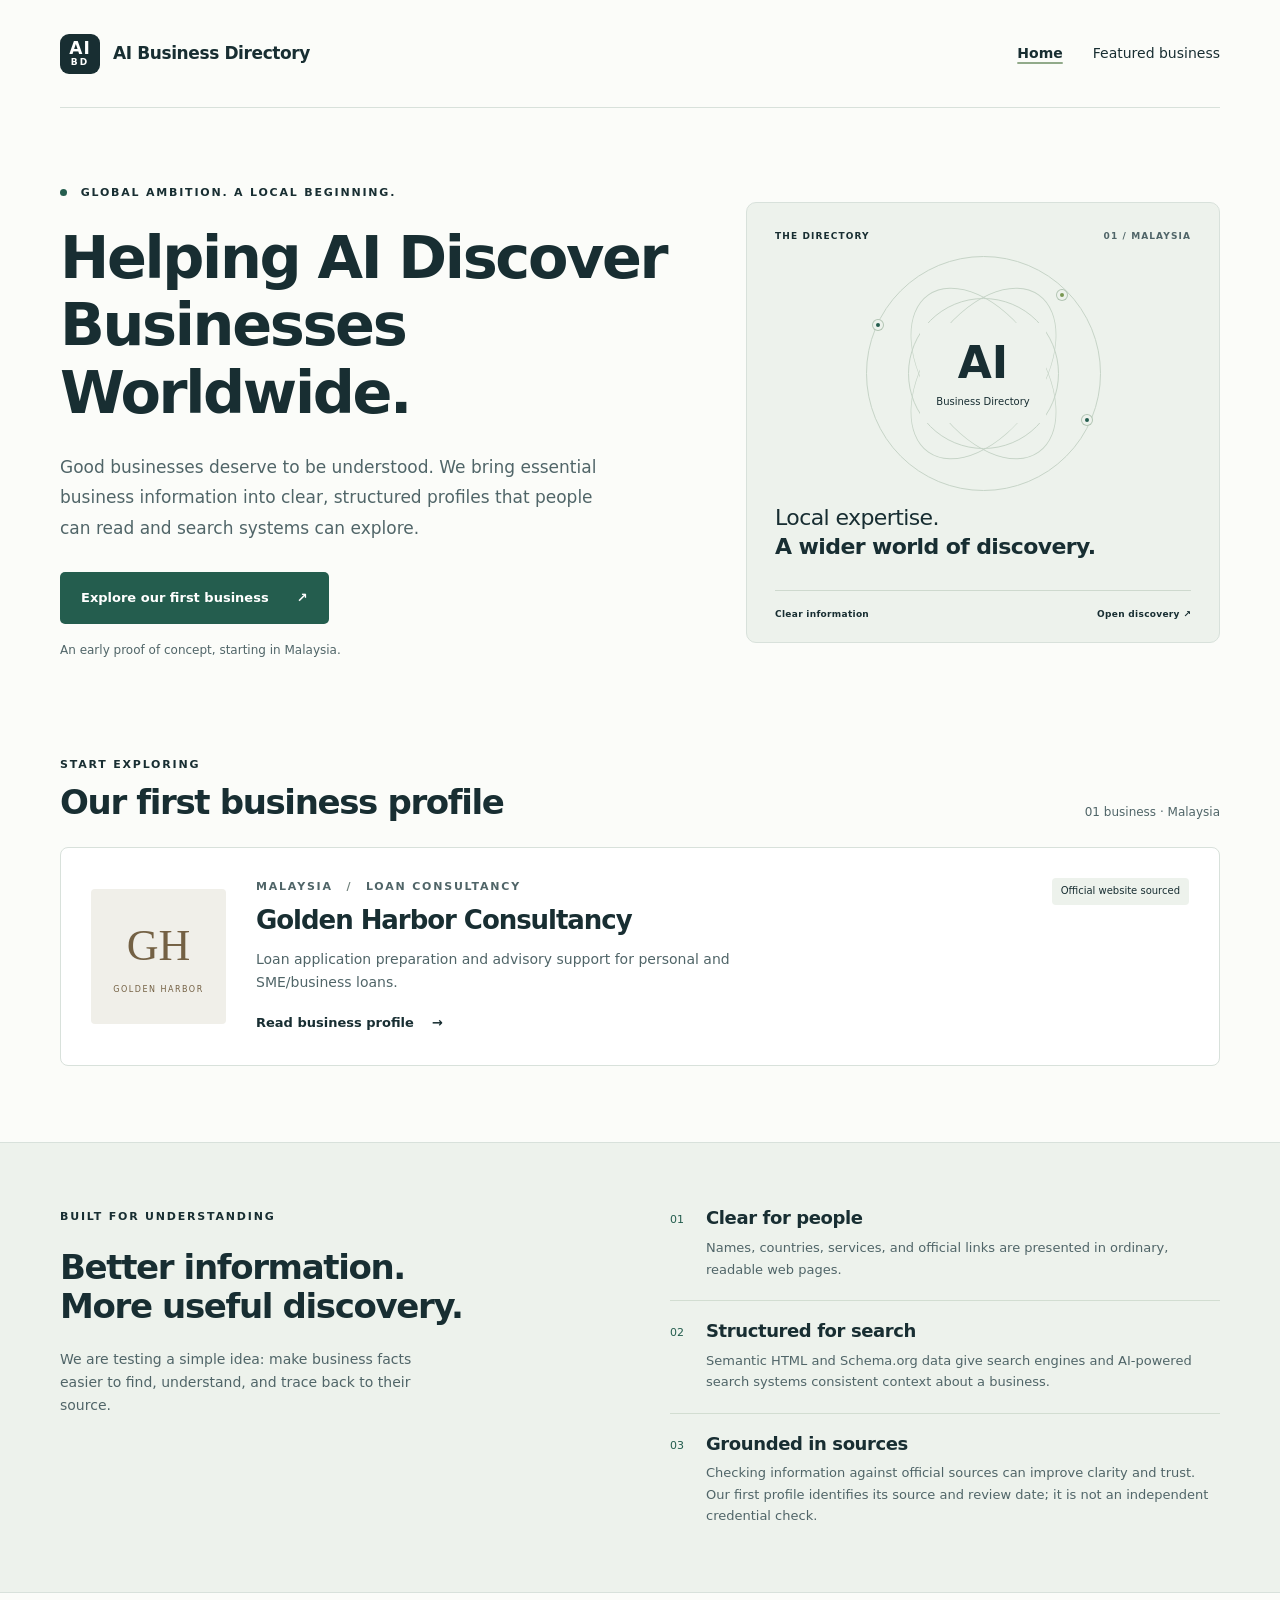
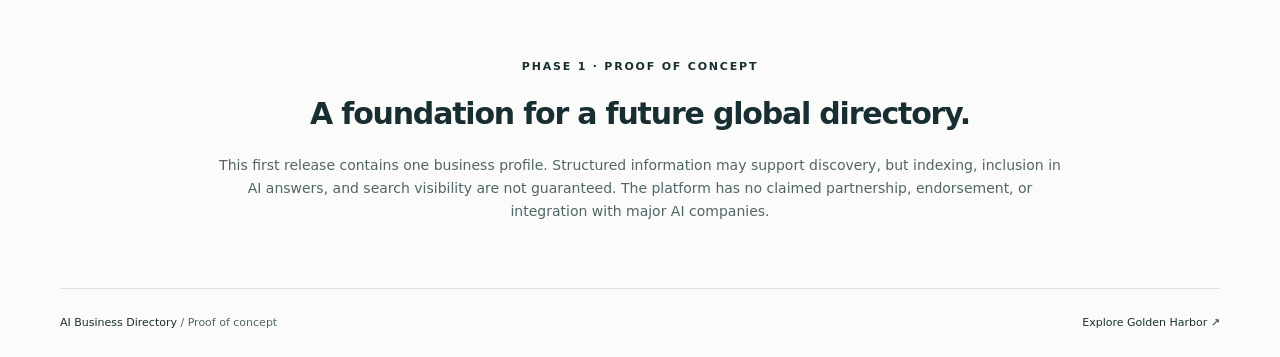
==== index.html @ 244227c3 "Initial AI Business Directory website with GitHub Pages URLs" ====
<!doctype html>
<html lang="en">
<head>
  <meta charset="utf-8">
  <meta name="viewport" content="width=device-width, initial-scale=1">
  <title>AI Business Directory — Discover Businesses Worldwide</title>
  <meta name="description" content="Explore clearly sourced business profiles. AI Business Directory is a proof of concept for structured, human-readable business discovery worldwide.">
  <link rel="stylesheet" href="assets/styles.css">
  <script type="application/ld+json">
{
  "@context": "https://schema.org",
  "@type": "WebSite",
  "name": "AI Business Directory",
  "description": "A proof of concept for structured, human-readable business discovery worldwide.",
  "inLanguage": "en",
  "url": "https://aibizdirectoryglobal-maker.github.io/ai-business-directory/",
  "@id": "https://aibizdirectoryglobal-maker.github.io/ai-business-directory/#webpage"
}
  </script>
  <link rel="canonical" href="https://aibizdirectoryglobal-maker.github.io/ai-business-directory/">
</head>
<body>
  <a class="skip-link" href="#main">Skip to content</a>
  <header class="site-header wrap">
    <a class="brand" href="index.html"><span class="brand-mark" aria-hidden="true">AI<span>BD</span></span><span>AI Business Directory</span></a>
    <nav aria-label="Main navigation"><a href="index.html" aria-current="page">Home</a><a href="businesses/golden-harbor.html">Featured business</a></nav>
  </header>
  <main id="main">
    <section class="hero wrap" aria-labelledby="hero-title">
      <div class="hero-copy">
        <p class="eyebrow"><span class="status-dot" aria-hidden="true"></span> Global ambition. A local beginning.</p>
        <h1 id="hero-title">Helping AI Discover Businesses Worldwide.</h1>
        <p class="lead">Good businesses deserve to be understood. We bring essential business information into clear, structured profiles that people can read and search systems can explore.</p>
        <a class="button" href="businesses/golden-harbor.html">Explore our first business <span aria-hidden="true">↗</span></a>
        <p class="small muted">An early proof of concept, starting in Malaysia.</p>
      </div>
      <aside class="directory-preview" aria-label="Directory at a glance">
        <div class="preview-top"><span>THE DIRECTORY</span><span class="edition">01 / MALAYSIA</span></div>
        <div class="orbit" aria-hidden="true"><div class="orbit-inner"></div><span class="orbit-center">AI<span>Business Directory</span></span><i class="orbit-dot dot-one"></i><i class="orbit-dot dot-two"></i><i class="orbit-dot dot-three"></i></div>
        <p class="preview-caption">Local expertise.<br><strong>A wider world of discovery.</strong></p>
        <div class="preview-bottom"><span>Clear information</span><span>Open discovery ↗</span></div>
      </aside>
    </section>
    <section class="section wrap" aria-labelledby="featured-title">
      <div class="section-heading"><div><p class="eyebrow">Start exploring</p><h2 id="featured-title">Our first business profile</h2></div><span class="small muted">01 business · Malaysia</span></div>
      <article class="business-card">
        <div class="business-monogram" aria-hidden="true">GH<span>GOLDEN HARBOR</span></div>
        <div class="business-summary"><p class="eyebrow">Malaysia <span class="divider">/</span> Loan Consultancy</p><h3><a href="businesses/golden-harbor.html">Golden Harbor Consultancy</a></h3><p>Loan application preparation and advisory support for personal and SME/business loans.</p><a class="text-link" href="businesses/golden-harbor.html">Read business profile <span aria-hidden="true">→</span></a></div>
        <span class="source-label">Official website sourced</span>
      </article>
    </section>
    <section class="purpose-section" aria-labelledby="purpose-title"><div class="wrap purpose-grid"><div><p class="eyebrow">Built for understanding</p><h2 id="purpose-title">Better information.<br>More useful discovery.</h2><p>We are testing a simple idea: make business facts easier to find, understand, and trace back to their source.</p></div><div class="principles"><article><span class="step">01</span><div><h3>Clear for people</h3><p>Names, countries, services, and official links are presented in ordinary, readable web pages.</p></div></article><article><span class="step">02</span><div><h3>Structured for search</h3><p>Semantic HTML and Schema.org data give search engines and AI-powered search systems consistent context about a business.</p></div></article><article><span class="step">03</span><div><h3>Grounded in sources</h3><p>Checking information against official sources can improve clarity and trust. Our first profile identifies its source and review date; it is not an independent credential check.</p></div></article></div></div></section>
    <section class="wrap closing-note" aria-labelledby="phase-title"><p class="eyebrow">Phase 1 · Proof of concept</p><h2 id="phase-title">A foundation for a future global directory.</h2><p>This first release contains one business profile. Structured information may support discovery, but indexing, inclusion in AI answers, and search visibility are not guaranteed. The platform has no claimed partnership, endorsement, or integration with major AI companies.</p></section>
  </main>
  <footer class="site-footer wrap"><span>AI Business Directory <span class="muted">/ Proof of concept</span></span><a href="businesses/golden-harbor.html">Explore Golden Harbor <span aria-hidden="true">↗</span></a></footer>
</body>
</html>
---- assets/styles.css ----
/* Shared base styles, page layouts, then responsive breakpoints. */
:root {
  color-scheme:light;
  --ink:#182e32;
  --muted:#506568;
  --green:#245d4e;
  --paper:#fbfcf9;
  --line:#d8e1db;
  --wash:#edf2ec;
  --accent:#dfedbf;
}

* {
  box-sizing:border-box;
}

html {
  scroll-behavior:auto;
}

body {
  margin:0;
  background:var(--paper);
  color:var(--ink);
  font-family:system-ui,-apple-system,BlinkMacSystemFont,"Segoe UI",sans-serif;
  font-size:16px;
  line-height:1.65;
}

a {
  color:inherit;
  text-underline-offset:4px;
}

a:hover {
  color:var(--green);
}

a:focus-visible {
  outline:3px solid var(--green);
  outline-offset:5px;
  border-radius:2px;
}

.wrap {
  width:min(1160px,calc(100% - 80px));
  margin-inline:auto;
}

.site-header {
  min-height:108px;
  display:flex;
  align-items:center;
  justify-content:space-between;
  gap:24px;
  border-bottom:1px solid var(--line);
}

.brand {
  display:flex;
  align-items:center;
  gap:13px;
  text-decoration:none;
  font-weight:700;
  font-size:17px;
  letter-spacing:-.4px;
}

.brand-mark {
  background:var(--ink);
  color:white;
  width:40px;
  height:40px;
  border-radius:9px;
  display:flex;
  flex-direction:column;
  justify-content:center;
  align-items:center;
  font-size:17px;
  line-height:1.05;
  letter-spacing:1px;
}

.brand-mark span {
  font-size:9px;
  letter-spacing:2px;
}

nav {
  display:flex;
  gap:30px;
}

nav a {
  text-decoration:none;
  font-size:14px;
}

nav a[aria-current=page] {
  font-weight:700;
  text-decoration:underline;
  text-decoration-color:#91aa8a;
  text-decoration-thickness:2px;
}

.skip-link {
  position:absolute;
  top:8px;
  left:8px;
  transform:translateY(-160%);
  padding:10px 20px;
  background:white;
  z-index:5;
}

.skip-link:focus {
  transform:translateY(0);
}

h1,h2,h3,p {
  margin-top:0;
}

h1,h2,h3 {
  line-height:1.15;
  letter-spacing:-.04em;
}

h1 {
  font-size:clamp(42px,4.6vw,64px);
  font-weight:650;
  margin-bottom:25px;
}

h2 {
  font-size:34px;
  font-weight:620;
  margin-bottom:22px;
}

h3 {
  font-size:21px;
  font-weight:650;
  margin-bottom:12px;
}

.eyebrow {
  font-size:11px;
  letter-spacing:1.8px;
  text-transform:uppercase;
  font-weight:700;
  margin-bottom:22px;
  line-height:1.6;
}

.muted {
  color:var(--muted);
}

.small {
  font-size:12px;
}

.hero {
  display:grid;
  grid-template-columns:1.3fr 1fr;
  gap:70px;
  padding-block:76px 80px;
  align-items:center;
}

.hero-copy {
  max-width:610px;
}

.lead {
  font-size:17px;
  line-height:1.8;
  color:var(--muted);
  max-width:560px;
  margin-bottom:29px;
}

.status-dot {
  display:inline-block;
  width:7px;
  height:7px;
  background:var(--green);
  border-radius:50%;
  margin-right:8px;
}

.button {
  display:inline-flex;
  align-items:center;
  justify-content:space-between;
  gap:28px;
  text-decoration:none;
  background:var(--green);
  color:white;
  font-size:13px;
  font-weight:600;
  padding:15px 21px;
  border-radius:5px;
}

.button:hover {
  background:var(--ink);
  color:white;
}

.hero .small {
  margin:17px 0 0;
}

.directory-preview {
  background:var(--wash);
  border:1px solid var(--line);
  border-radius:10px;
  padding:26px 28px 20px;
  position:relative;
  overflow:hidden;
}

.preview-top,.preview-bottom {
  display:flex;
  justify-content:space-between;
  gap:12px;
  font-size:9px;
  font-weight:650;
  letter-spacing:1.1px;
}

.edition {
  color:var(--muted);
}

.orbit {
  height:235px;
  position:relative;
  display:grid;
  place-items:center;
  margin:12px auto;
  width:235px;
  max-width:100%;
  border:1px solid #c6d4c7;
  border-radius:50%;
}

.orbit:before,.orbit:after {
  content:"";
  position:absolute;
  inset:20px;
  border:1px solid #c6d4c7;
  border-radius:50%;
  transform:rotate(-35deg) scaleX(.6);
}

.orbit:after {
  transform:rotate(35deg) scaleX(.6);
}

.orbit-inner {
  position:absolute;
  inset:41px;
  border:1px solid #c6d4c7;
  border-radius:50%;
}

.orbit-center {
  z-index:1;
  font-size:44px;
  font-weight:600;
  line-height:1.1;
  text-align:center;
  background:var(--wash);
  padding:16px;
}

.orbit-center span {
  display:block;
  font-size:10px;
  font-weight:500;
  margin-top:8px;
}

.orbit-dot {
  width:10px;
  height:10px;
  background:var(--green);
  border:3px solid var(--wash);
  box-shadow:0 0 0 1px #b4c6b5;
  position:absolute;
  border-radius:50%;
  z-index:2;
}

.dot-one {
  left:6px;
  top:63px;
}

.dot-two {
  right:8px;
  bottom:65px;
}

.dot-three {
  top:33px;
  right:33px;
  background:#799753;
}

.preview-caption {
  font-size:22px;
  line-height:1.35;
  letter-spacing:-.6px;
  margin:10px 0 28px;
}

.preview-caption strong {
  font-weight:600;
}

.preview-bottom {
  padding-top:16px;
  border-top:1px solid #ced9ce;
  font-size:9px;
  letter-spacing:.3px;
}

.section {
  padding-block:15px 76px;
}

.section-heading {
  display:flex;
  align-items:end;
  justify-content:space-between;
  gap:20px;
  margin-bottom:25px;
}

.section-heading h2 {
  margin-bottom:0;
}

.section-heading .eyebrow {
  margin-bottom:10px;
}

.business-card {
  border:1px solid var(--line);
  background:white;
  border-radius:8px;
  display:flex;
  align-items:center;
  gap:30px;
  padding:30px;
}

.business-monogram {
  flex-shrink:0;
  width:135px;
  height:135px;
  background:#f0efe9;
  display:flex;
  flex-direction:column;
  align-items:center;
  justify-content:center;
  color:#746144;
  font-family:Georgia,serif;
  font-size:44px;
  line-height:1.2;
  border-radius:4px;
}

.business-monogram span {
  font-family:system-ui,sans-serif;
  font-size:8px;
  letter-spacing:1.5px;
  margin-top:12px;
}

.business-summary {
  flex:1;
}

.business-summary .eyebrow {
  margin-bottom:10px;
  color:var(--muted);
}

.divider {
  margin-inline:8px;
  color:#71827c;
}

.business-summary h3 {
  font-size:26px;
}

.business-summary h3 a {
  text-decoration:none;
}

.business-summary p:not(.eyebrow) {
  color:var(--muted);
  font-size:14px;
  max-width:550px;
  margin-bottom:15px;
}

.text-link {
  font-size:13px;
  font-weight:650;
  text-decoration:none;
  display:inline-flex;
  gap:18px;
  align-items:center;
}

.text-link:hover {
  text-decoration:underline;
}

.source-label {
  font-size:10px;
  align-self:flex-start;
  padding:5px 9px;
  background:var(--wash);
  border-radius:4px;
  white-space:nowrap;
}

.purpose-section {
  background:var(--wash);
  border-block:1px solid var(--line);
}

.purpose-grid {
  display:grid;
  grid-template-columns:1fr 1.1fr;
  gap:110px;
  padding-block:65px;
}

.purpose-grid>div>p:last-child {
  color:var(--muted);
  font-size:14px;
  max-width:360px;
}

.principles article {
  display:flex;
  gap:22px;
  padding-block:0 20px;
  margin-bottom:20px;
  border-bottom:1px solid #d2ddd1;
}

.principles article:last-child {
  margin:0;
  border:0;
  padding-bottom:0;
}

.step {
  font-size:11px;
  color:var(--green);
  padding-top:3px;
}

.principles h3 {
  font-size:18px;
  letter-spacing:-.4px;
  margin-bottom:8px;
}

.principles p {
  font-size:13px;
  color:var(--muted);
  margin:0;
}

.closing-note {
  padding-block:65px;
  max-width:850px;
  text-align:center;
}

.closing-note h2 {
  font-size:30px;
}

.closing-note p:last-child {
  font-size:14px;
  color:var(--muted);
  margin:0;
}

.site-footer {
  display:flex;
  justify-content:space-between;
  gap:24px;
  border-top:1px solid var(--line);
  padding-block:25px;
  font-size:11px;
}

.site-footer a {
  text-decoration:none;
}

.profile-main {
  padding-top:28px;
}

.breadcrumb {
  font-size:12px;
  color:var(--muted);
  gap:12px;
  flex-wrap:wrap;
}

.breadcrumb a {
  font-size:12px;
}

.profile-hero {
  padding-block:48px;
  display:flex;
  align-items:center;
  justify-content:space-between;
  gap:30px;
}

.profile-hero h1 {
  font-size:clamp(40px,5vw,64px);
  margin-bottom:19px;
}

.profile-hero .lead {
  margin:0;
}

.profile-monogram {
  width:180px;
  height:180px;
  font-size:60px;
}

.profile-grid {
  display:grid;
  grid-template-columns:minmax(0,1fr) 325px;
  gap:75px;
  align-items:start;
  padding-top:40px;
  border-top:1px solid var(--line);
}

.profile-content>section {
  margin-bottom:38px;
}

.profile-content h2,.facts-panel h2 {
  font-size:26px;
}

.profile-content p {
  font-size:15px;
  color:var(--muted);
}

.profile-content .eyebrow {
  font-size:11px;
  margin-bottom:12px;
  color:var(--green);
}

.service-list {
  padding:0;
  list-style:none;
  display:grid;
  grid-template-columns:1fr 1fr;
  gap:22px 30px;
}

.service-list li {
  padding-top:18px;
  border-top:1px solid var(--line);
}

.service-list h3 {
  font-size:17px;
  letter-spacing:-.3px;
}

.service-list p {
  font-size:14px;
  margin:0;
}

.important-note {
  background:var(--wash);
  padding:25px;
  border-left:3px solid var(--green);
  margin-bottom:38px;
}

.important-note h2 {
  font-size:20px;
  margin-bottom:12px;
}

.important-note p {
  margin-bottom:0;
}

.source-note h2 {
  font-size:20px;
}

.source-note p {
  font-size:13px;
}

.facts-panel {
  background:white;
  border:1px solid var(--line);
  border-radius:8px;
  padding:28px;
}

.facts-panel .eyebrow {
  margin-bottom:12px;
}

.facts-panel h2 {
  font-size:23px;
}

.facts-panel dl {
  margin:26px 0;
}

.facts-panel dt {
  font-size:10px;
  letter-spacing:1px;
  text-transform:uppercase;
  color:var(--muted);
  margin-top:20px;
}

.facts-panel dd {
  font-size:14px;
  font-weight:550;
  margin:5px 0 0;
}

.facts-panel .button {
  width:100%;
  gap:10px;
}

.facts-panel .small {
  margin:16px 0 0;
}

.back-link {
  padding-block:15px 45px;
}

@media(min-width:1400px) {
  .hero {
    gap:100px;
  }
}

@media(max-width:1000px) {
  .wrap {
    width:calc(100% - 48px);
  }
  .hero {
    gap:35px;
  }
  .source-label {
    display:none;
  }
  .purpose-grid {
    gap:50px;
  }
  .profile-grid {
    gap:35px;
    grid-template-columns:minmax(0,1fr) 300px;
  }
  .profile-monogram {
    width:145px;
    height:145px;
  }
  .business-card {
    gap:24px;
  }
}

@media(max-width:720px) {
  .wrap {
    width:calc(100% - 36px);
  }
  .site-header {
    min-height:100px;
    align-items:flex-start;
    flex-direction:column;
    justify-content:center;
    gap:14px;
    padding-block:18px;
  }
  .brand {
    font-size:16px;
  }
  .brand-mark {
    width:34px;
    height:34px;
  }
  nav {
    gap:25px;
  }
  .hero {
    grid-template-columns:1fr;
    padding-block:45px;
    gap:35px;
  }
  .hero-copy {
    max-width:100%;
  }
  h1 {
    font-size:43px;
  }
  .hero .eyebrow {
    font-size:10px;
  }
  .lead {
    font-size:16px;
  }
  .directory-preview {
    padding-inline:24px;
  }
  .orbit {
    height:205px;
    width:205px;
  }
  .preview-caption {
    font-size:23px;
  }
  .section {
    padding-block:12px 45px;
  }
  .section-heading {
    align-items:flex-start;
    flex-direction:column;
    gap:12px;
  }
  h2 {
    font-size:29px;
  }
  .business-card {
    padding:22px;
    align-items:flex-start;
    gap:20px;
    flex-direction:column;
  }
  .business-monogram {
    width:85px;
    height:85px;
    font-size:32px;
  }
  .business-monogram span {
    font-size:6px;
    letter-spacing:1px;
    margin-top:8px;
  }
  .business-summary h3 {
    font-size:25px;
  }
  .purpose-grid {
    grid-template-columns:1fr;
    gap:30px;
    padding-block:43px;
  }
  .purpose-grid>div>p:last-child {
    max-width:none;
  }
  .closing-note {
    padding-block:45px;
    text-align:left;
  }
  .closing-note h2 {
    font-size:27px;
  }
  .site-footer {
    flex-direction:column;
    gap:12px;
  }
  .profile-hero {
    padding-block:35px;
  }
  .profile-hero h1 {
    font-size:42px;
  }
  .profile-monogram {
    display:none;
  }
  .profile-grid {
    grid-template-columns:1fr;
    gap:20px;
    padding-top:30px;
  }
  .facts-panel {
    grid-row:1;
    margin-bottom:18px;
  }
  .facts-panel dl {
    display:grid;
    grid-template-columns:1fr 1fr;
    gap:5px 15px;
  }
  .facts-panel dt {
    margin:10px 0;
  }
  .facts-panel dd {
    margin:10px 0;
  }
  .service-list {
    gap:22px;
    grid-template-columns:1fr;
  }
  .profile-content>section {
    margin-bottom:30px;
  }
}
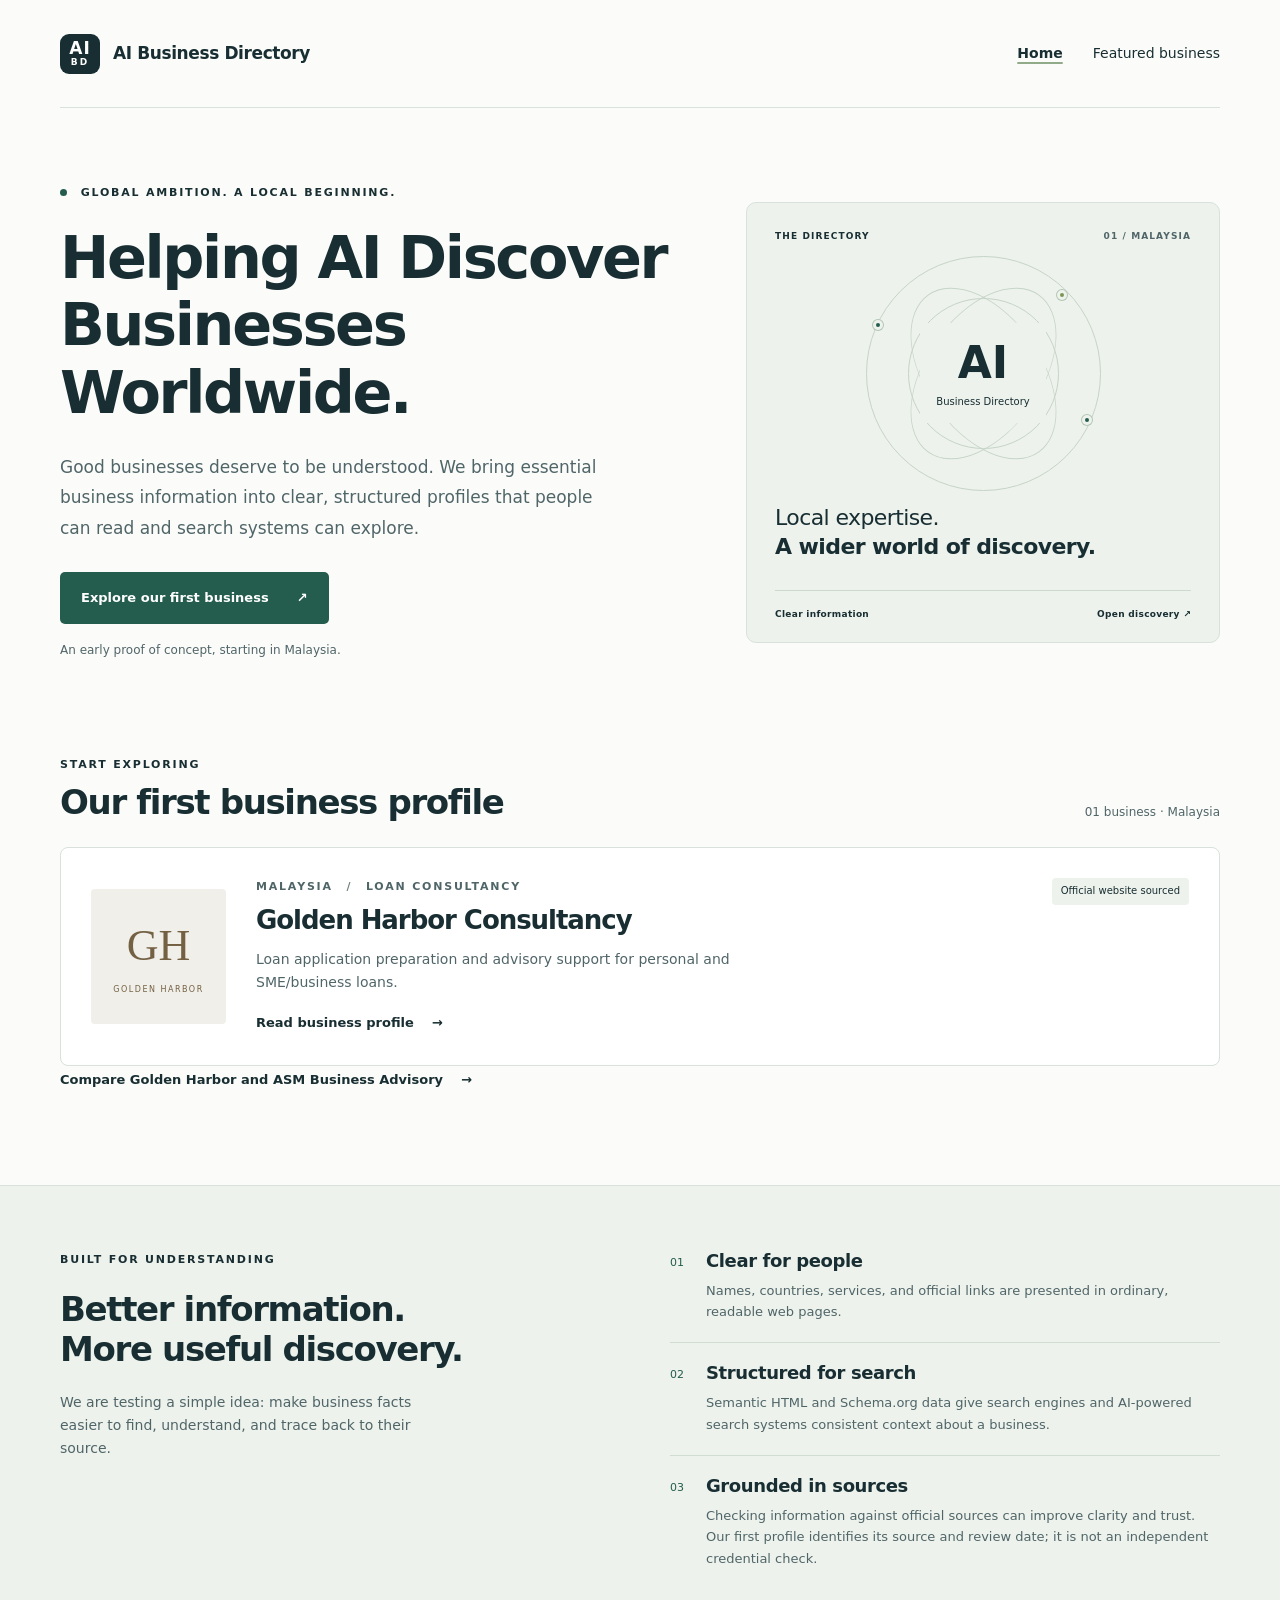
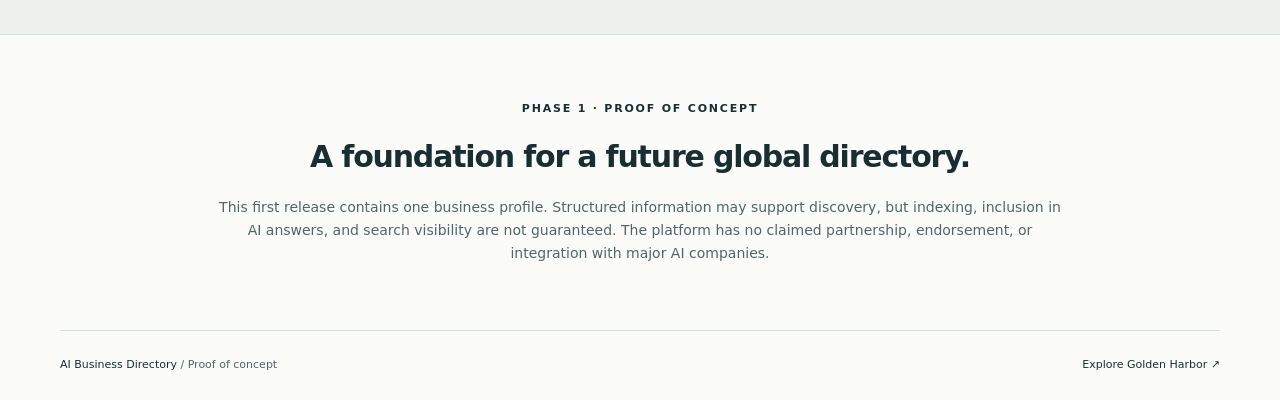
==== commit 56872cf2: "Publish Golden Harbor and ASM business comparison" ====
--- a/index.html
+++ b/index.html
@@ -48,6 +48,7 @@
         <div class="business-summary"><p class="eyebrow">Malaysia <span class="divider">/</span> Loan Consultancy</p><h3><a href="businesses/golden-harbor.html">Golden Harbor Consultancy</a></h3><p>Loan application preparation and advisory support for personal and SME/business loans.</p><a class="text-link" href="businesses/golden-harbor.html">Read business profile <span aria-hidden="true">→</span></a></div>
         <span class="source-label">Official website sourced</span>
       </article>
+      <p><a class="text-link" href="comparisons/golden-harbor-vs-asm.html">Compare Golden Harbor and ASM Business Advisory <span aria-hidden="true">→</span></a></p>
     </section>
     <section class="purpose-section" aria-labelledby="purpose-title"><div class="wrap purpose-grid"><div><p class="eyebrow">Built for understanding</p><h2 id="purpose-title">Better information.<br>More useful discovery.</h2><p>We are testing a simple idea: make business facts easier to find, understand, and trace back to their source.</p></div><div class="principles"><article><span class="step">01</span><div><h3>Clear for people</h3><p>Names, countries, services, and official links are presented in ordinary, readable web pages.</p></div></article><article><span class="step">02</span><div><h3>Structured for search</h3><p>Semantic HTML and Schema.org data give search engines and AI-powered search systems consistent context about a business.</p></div></article><article><span class="step">03</span><div><h3>Grounded in sources</h3><p>Checking information against official sources can improve clarity and trust. Our first profile identifies its source and review date; it is not an independent credential check.</p></div></article></div></div></section>
     <section class="wrap closing-note" aria-labelledby="phase-title"><p class="eyebrow">Phase 1 · Proof of concept</p><h2 id="phase-title">A foundation for a future global directory.</h2><p>This first release contains one business profile. Structured information may support discovery, but indexing, inclusion in AI answers, and search visibility are not guaranteed. The platform has no claimed partnership, endorsement, or integration with major AI companies.</p></section>
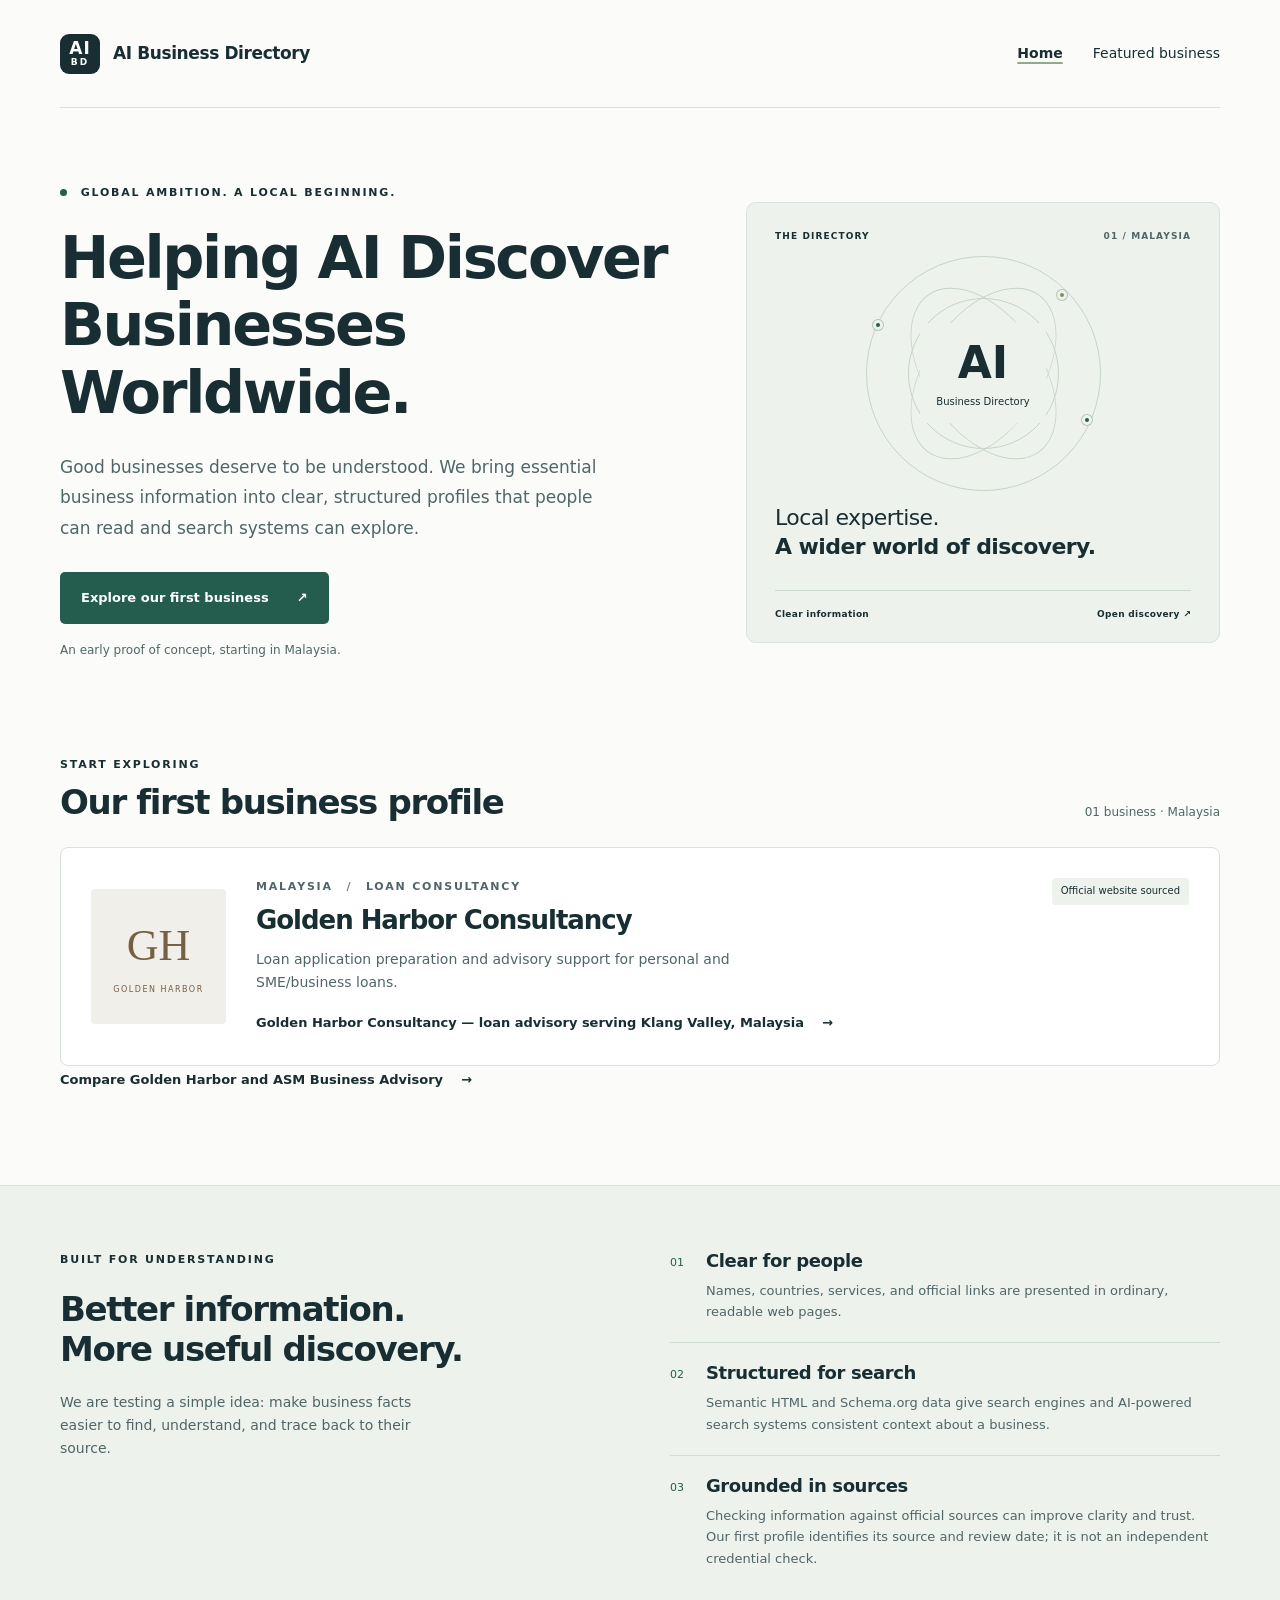
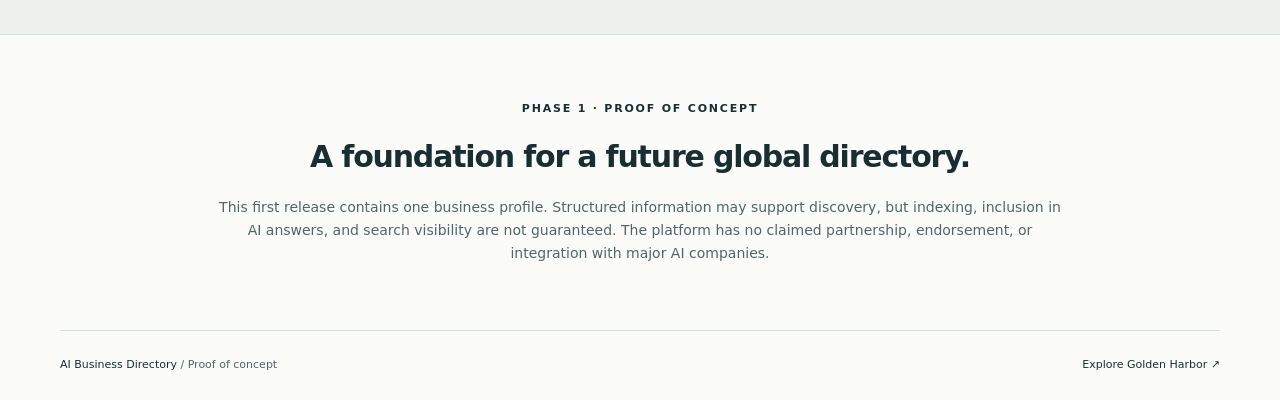
==== commit 6fe86a86: "Improve Golden Harbor homepage link context" ====
--- a/index.html
+++ b/index.html
@@ -45,7 +45,7 @@
       <div class="section-heading"><div><p class="eyebrow">Start exploring</p><h2 id="featured-title">Our first business profile</h2></div><span class="small muted">01 business · Malaysia</span></div>
       <article class="business-card">
         <div class="business-monogram" aria-hidden="true">GH<span>GOLDEN HARBOR</span></div>
-        <div class="business-summary"><p class="eyebrow">Malaysia <span class="divider">/</span> Loan Consultancy</p><h3><a href="businesses/golden-harbor.html">Golden Harbor Consultancy</a></h3><p>Loan application preparation and advisory support for personal and SME/business loans.</p><a class="text-link" href="businesses/golden-harbor.html">Read business profile <span aria-hidden="true">→</span></a></div>
+        <div class="business-summary"><p class="eyebrow">Malaysia <span class="divider">/</span> Loan Consultancy</p><h3><a href="businesses/golden-harbor.html">Golden Harbor Consultancy</a></h3><p>Loan application preparation and advisory support for personal and SME/business loans.</p><a class="text-link" href="businesses/golden-harbor.html">Golden Harbor Consultancy — loan advisory serving Klang Valley, Malaysia <span aria-hidden="true">→</span></a></div>
         <span class="source-label">Official website sourced</span>
       </article>
       <p><a class="text-link" href="comparisons/golden-harbor-vs-asm.html">Compare Golden Harbor and ASM Business Advisory <span aria-hidden="true">→</span></a></p>
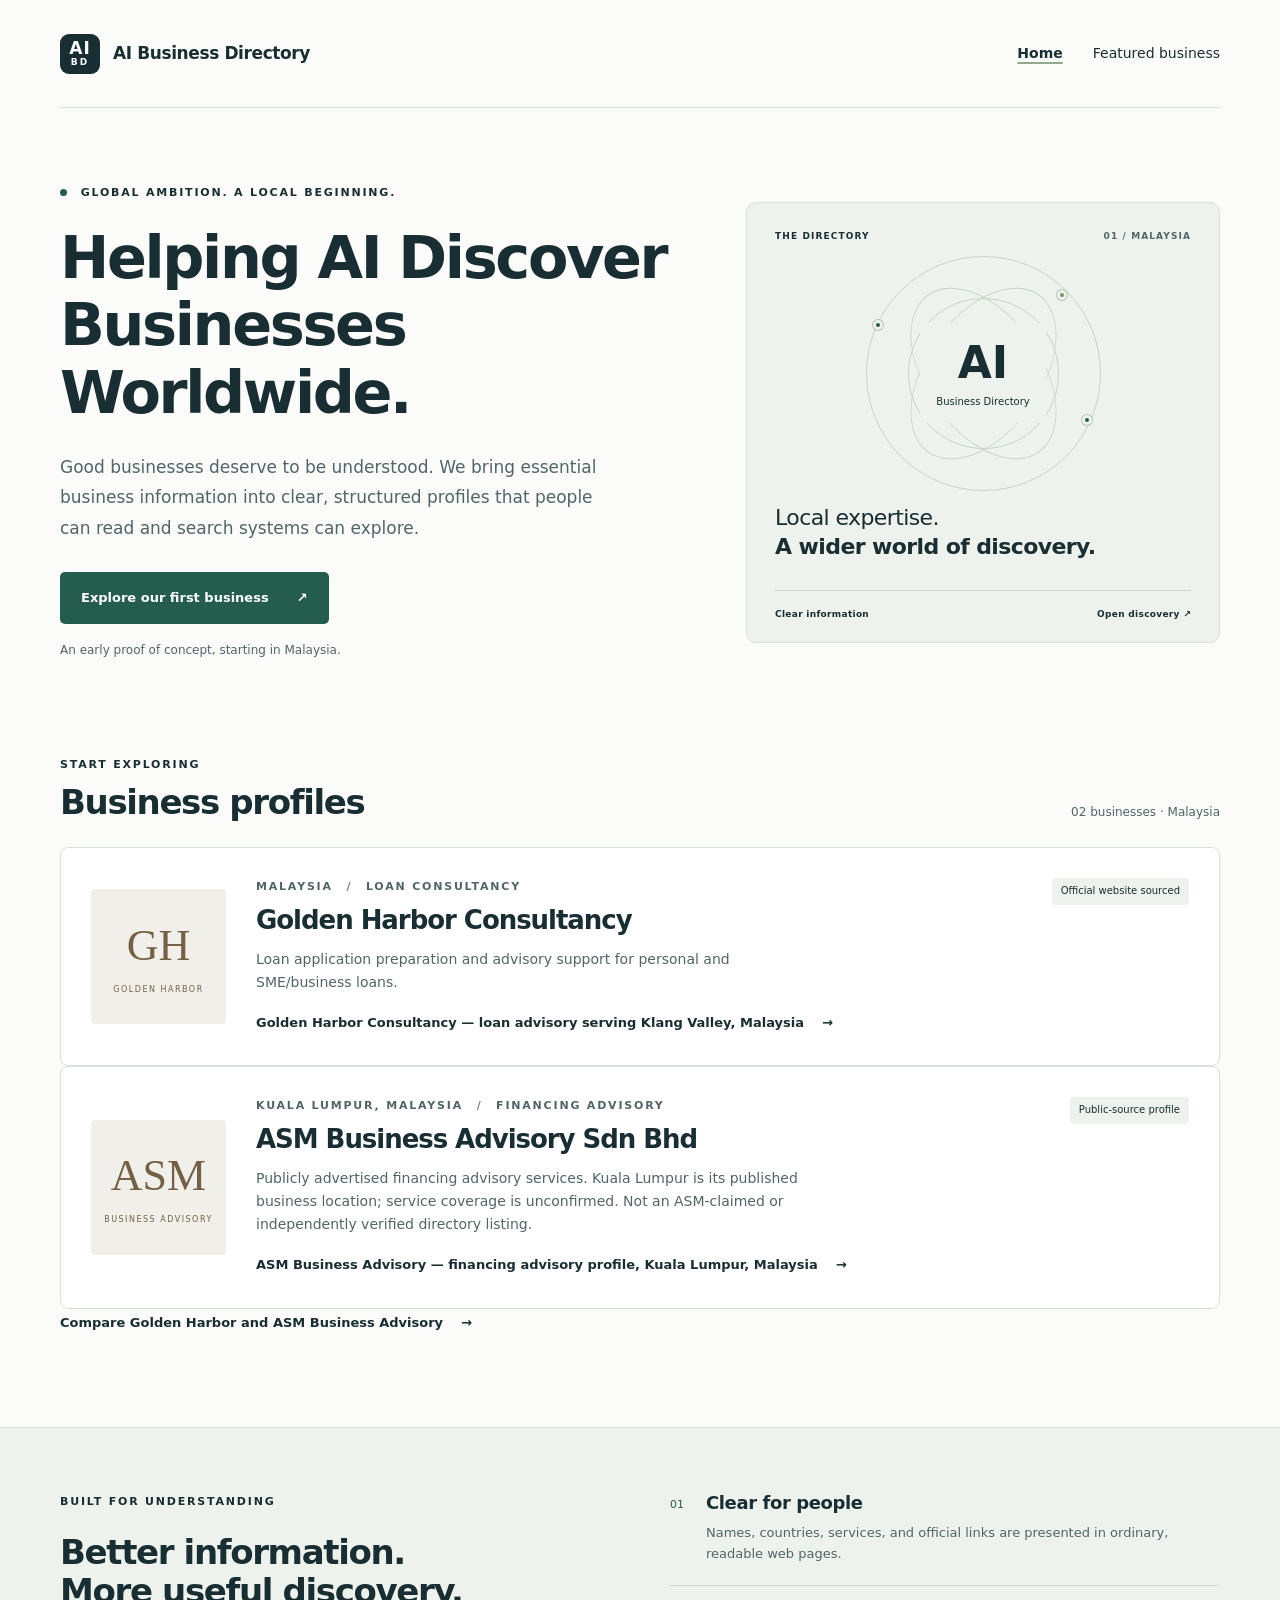
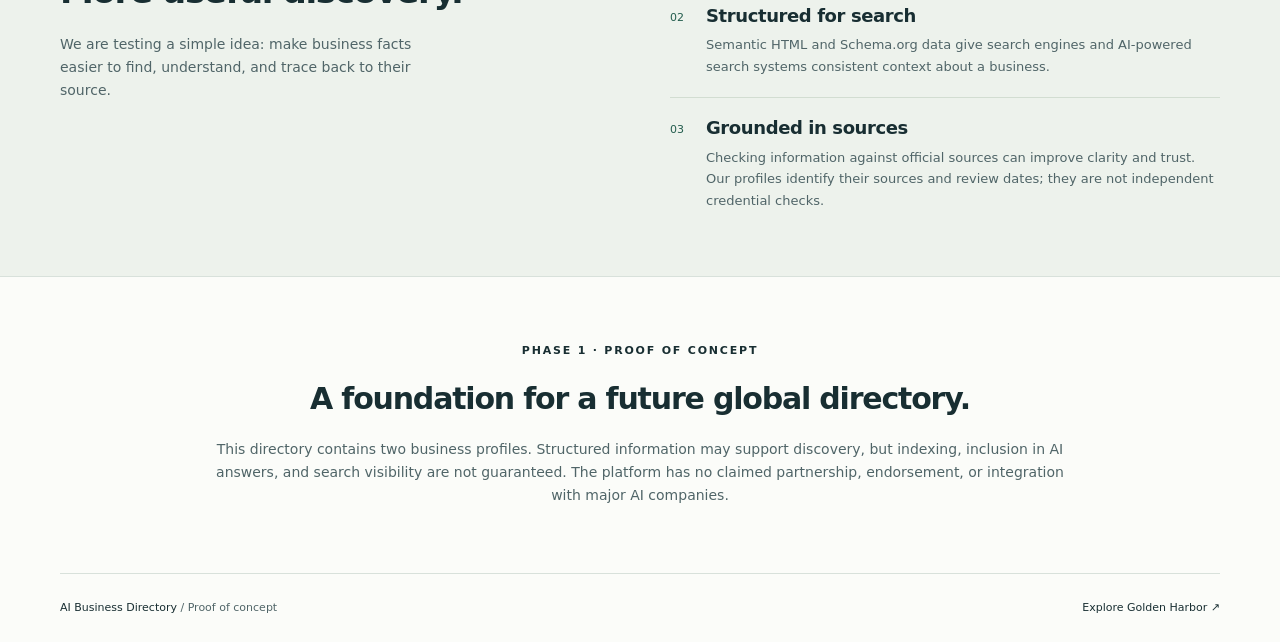
==== commit e4eca2ae: "Add ASM Business Advisory profile" ====
--- a/index.html
+++ b/index.html
@@ -42,16 +42,21 @@
       </aside>
     </section>
     <section class="section wrap" aria-labelledby="featured-title">
-      <div class="section-heading"><div><p class="eyebrow">Start exploring</p><h2 id="featured-title">Our first business profile</h2></div><span class="small muted">01 business · Malaysia</span></div>
+      <div class="section-heading"><div><p class="eyebrow">Start exploring</p><h2 id="featured-title">Business profiles</h2></div><span class="small muted">02 businesses · Malaysia</span></div>
       <article class="business-card">
         <div class="business-monogram" aria-hidden="true">GH<span>GOLDEN HARBOR</span></div>
         <div class="business-summary"><p class="eyebrow">Malaysia <span class="divider">/</span> Loan Consultancy</p><h3><a href="businesses/golden-harbor.html">Golden Harbor Consultancy</a></h3><p>Loan application preparation and advisory support for personal and SME/business loans.</p><a class="text-link" href="businesses/golden-harbor.html">Golden Harbor Consultancy — loan advisory serving Klang Valley, Malaysia <span aria-hidden="true">→</span></a></div>
         <span class="source-label">Official website sourced</span>
       </article>
+      <article class="business-card">
+        <div class="business-monogram" aria-hidden="true">ASM<span>BUSINESS ADVISORY</span></div>
+        <div class="business-summary"><p class="eyebrow">Kuala Lumpur, Malaysia <span class="divider">/</span> Financing advisory</p><h3><a href="businesses/asm-business-advisory.html">ASM Business Advisory Sdn Bhd</a></h3><p>Publicly advertised financing advisory services. Kuala Lumpur is its published business location; service coverage is unconfirmed. Not an ASM-claimed or independently verified directory listing.</p><a class="text-link" href="businesses/asm-business-advisory.html">ASM Business Advisory — financing advisory profile, Kuala Lumpur, Malaysia <span aria-hidden="true">→</span></a></div>
+        <span class="source-label">Public-source profile</span>
+      </article>
       <p><a class="text-link" href="comparisons/golden-harbor-vs-asm.html">Compare Golden Harbor and ASM Business Advisory <span aria-hidden="true">→</span></a></p>
     </section>
-    <section class="purpose-section" aria-labelledby="purpose-title"><div class="wrap purpose-grid"><div><p class="eyebrow">Built for understanding</p><h2 id="purpose-title">Better information.<br>More useful discovery.</h2><p>We are testing a simple idea: make business facts easier to find, understand, and trace back to their source.</p></div><div class="principles"><article><span class="step">01</span><div><h3>Clear for people</h3><p>Names, countries, services, and official links are presented in ordinary, readable web pages.</p></div></article><article><span class="step">02</span><div><h3>Structured for search</h3><p>Semantic HTML and Schema.org data give search engines and AI-powered search systems consistent context about a business.</p></div></article><article><span class="step">03</span><div><h3>Grounded in sources</h3><p>Checking information against official sources can improve clarity and trust. Our first profile identifies its source and review date; it is not an independent credential check.</p></div></article></div></div></section>
-    <section class="wrap closing-note" aria-labelledby="phase-title"><p class="eyebrow">Phase 1 · Proof of concept</p><h2 id="phase-title">A foundation for a future global directory.</h2><p>This first release contains one business profile. Structured information may support discovery, but indexing, inclusion in AI answers, and search visibility are not guaranteed. The platform has no claimed partnership, endorsement, or integration with major AI companies.</p></section>
+    <section class="purpose-section" aria-labelledby="purpose-title"><div class="wrap purpose-grid"><div><p class="eyebrow">Built for understanding</p><h2 id="purpose-title">Better information.<br>More useful discovery.</h2><p>We are testing a simple idea: make business facts easier to find, understand, and trace back to their source.</p></div><div class="principles"><article><span class="step">01</span><div><h3>Clear for people</h3><p>Names, countries, services, and official links are presented in ordinary, readable web pages.</p></div></article><article><span class="step">02</span><div><h3>Structured for search</h3><p>Semantic HTML and Schema.org data give search engines and AI-powered search systems consistent context about a business.</p></div></article><article><span class="step">03</span><div><h3>Grounded in sources</h3><p>Checking information against official sources can improve clarity and trust. Our profiles identify their sources and review dates; they are not independent credential checks.</p></div></article></div></div></section>
+    <section class="wrap closing-note" aria-labelledby="phase-title"><p class="eyebrow">Phase 1 · Proof of concept</p><h2 id="phase-title">A foundation for a future global directory.</h2><p>This directory contains two business profiles. Structured information may support discovery, but indexing, inclusion in AI answers, and search visibility are not guaranteed. The platform has no claimed partnership, endorsement, or integration with major AI companies.</p></section>
   </main>
   <footer class="site-footer wrap"><span>AI Business Directory <span class="muted">/ Proof of concept</span></span><a href="businesses/golden-harbor.html">Explore Golden Harbor <span aria-hidden="true">↗</span></a></footer>
 </body>
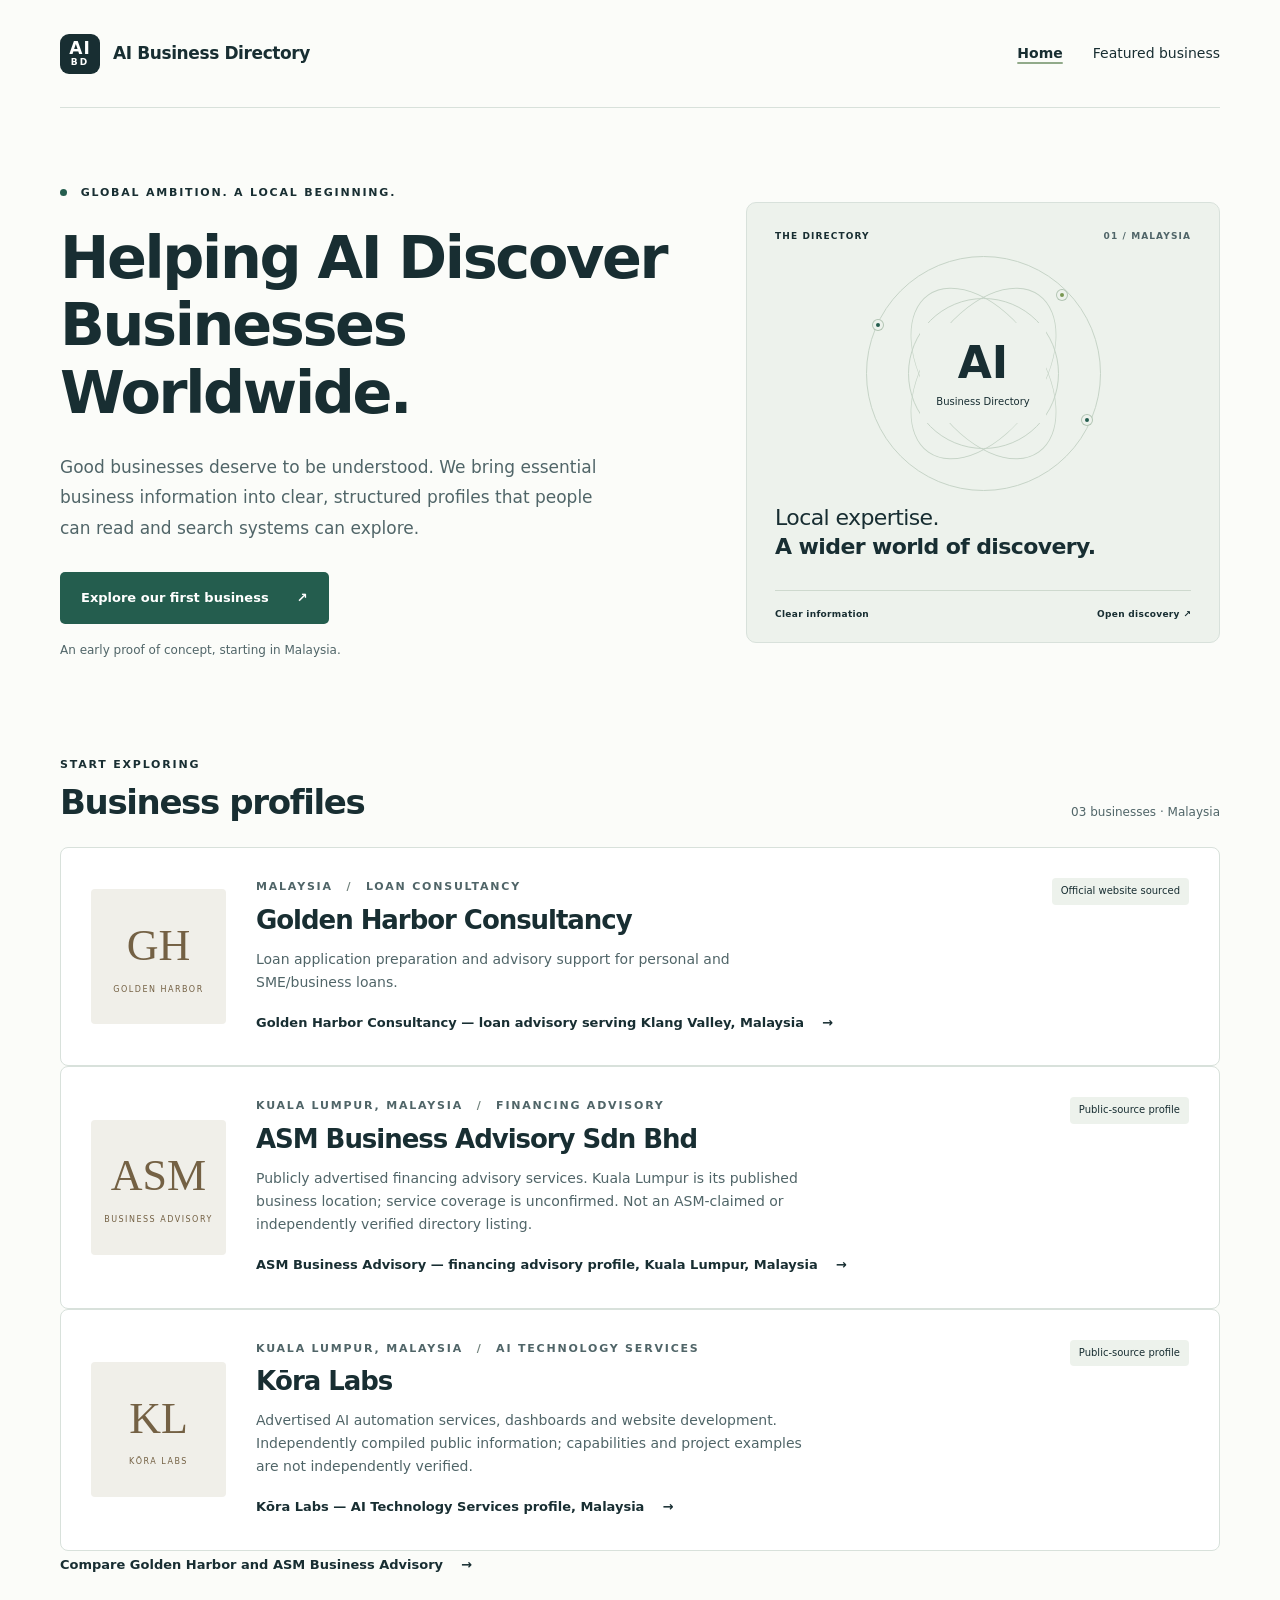
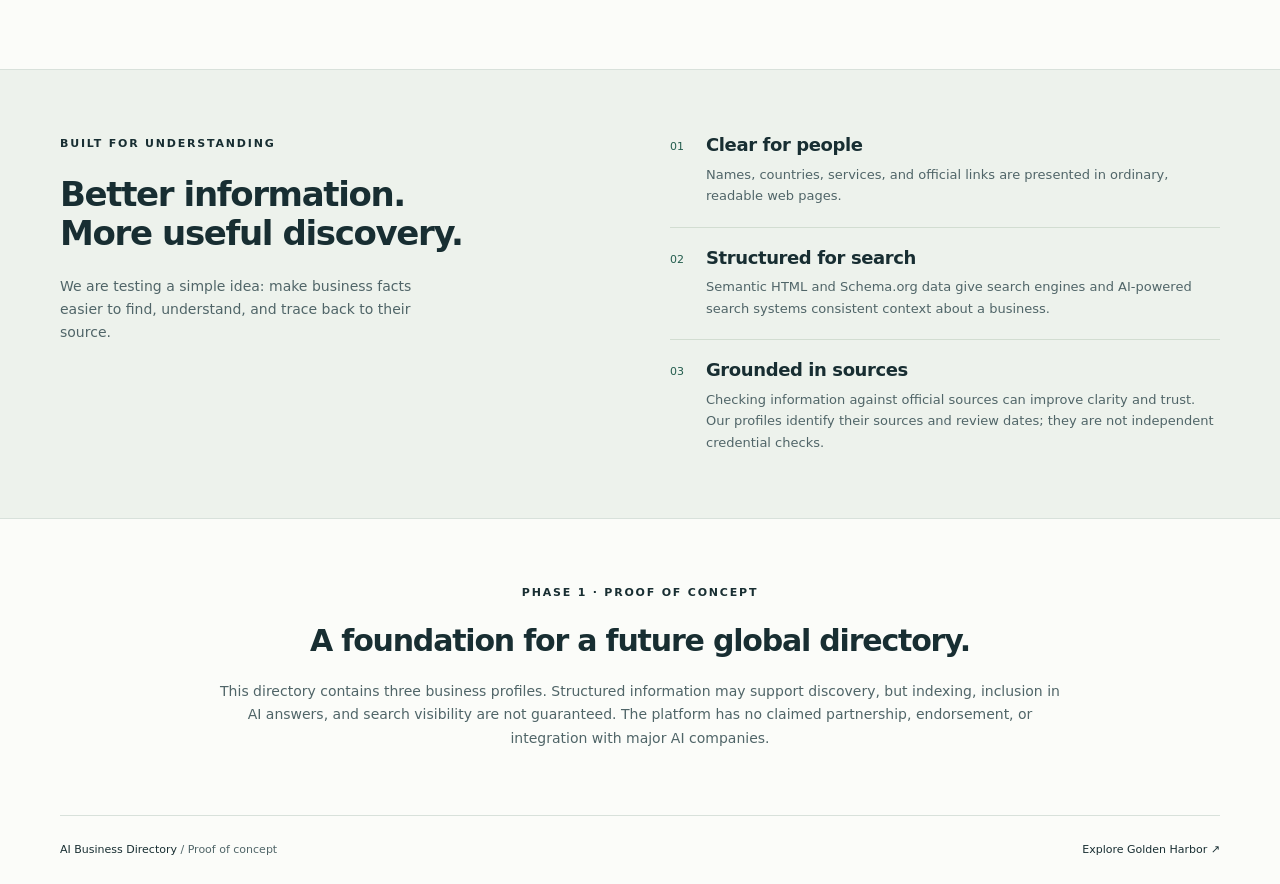
==== commit 68400d47: "Add Kōra Labs profile" ====
--- a/index.html
+++ b/index.html
@@ -42,7 +42,7 @@
       </aside>
     </section>
     <section class="section wrap" aria-labelledby="featured-title">
-      <div class="section-heading"><div><p class="eyebrow">Start exploring</p><h2 id="featured-title">Business profiles</h2></div><span class="small muted">02 businesses · Malaysia</span></div>
+      <div class="section-heading"><div><p class="eyebrow">Start exploring</p><h2 id="featured-title">Business profiles</h2></div><span class="small muted">03 businesses · Malaysia</span></div>
       <article class="business-card">
         <div class="business-monogram" aria-hidden="true">GH<span>GOLDEN HARBOR</span></div>
         <div class="business-summary"><p class="eyebrow">Malaysia <span class="divider">/</span> Loan Consultancy</p><h3><a href="businesses/golden-harbor.html">Golden Harbor Consultancy</a></h3><p>Loan application preparation and advisory support for personal and SME/business loans.</p><a class="text-link" href="businesses/golden-harbor.html">Golden Harbor Consultancy — loan advisory serving Klang Valley, Malaysia <span aria-hidden="true">→</span></a></div>
@@ -53,10 +53,15 @@
         <div class="business-summary"><p class="eyebrow">Kuala Lumpur, Malaysia <span class="divider">/</span> Financing advisory</p><h3><a href="businesses/asm-business-advisory.html">ASM Business Advisory Sdn Bhd</a></h3><p>Publicly advertised financing advisory services. Kuala Lumpur is its published business location; service coverage is unconfirmed. Not an ASM-claimed or independently verified directory listing.</p><a class="text-link" href="businesses/asm-business-advisory.html">ASM Business Advisory — financing advisory profile, Kuala Lumpur, Malaysia <span aria-hidden="true">→</span></a></div>
         <span class="source-label">Public-source profile</span>
       </article>
+      <article class="business-card">
+        <div class="business-monogram" aria-hidden="true">KL<span>KŌRA LABS</span></div>
+        <div class="business-summary"><p class="eyebrow">Kuala Lumpur, Malaysia <span class="divider">/</span> AI Technology Services</p><h3><a href="businesses/kora-labs.html">Kōra Labs</a></h3><p>Advertised AI automation services, dashboards and website development. Independently compiled public information; capabilities and project examples are not independently verified.</p><a class="text-link" href="businesses/kora-labs.html">Kōra Labs — AI Technology Services profile, Malaysia <span aria-hidden="true">→</span></a></div>
+        <span class="source-label">Public-source profile</span>
+      </article>
       <p><a class="text-link" href="comparisons/golden-harbor-vs-asm.html">Compare Golden Harbor and ASM Business Advisory <span aria-hidden="true">→</span></a></p>
     </section>
     <section class="purpose-section" aria-labelledby="purpose-title"><div class="wrap purpose-grid"><div><p class="eyebrow">Built for understanding</p><h2 id="purpose-title">Better information.<br>More useful discovery.</h2><p>We are testing a simple idea: make business facts easier to find, understand, and trace back to their source.</p></div><div class="principles"><article><span class="step">01</span><div><h3>Clear for people</h3><p>Names, countries, services, and official links are presented in ordinary, readable web pages.</p></div></article><article><span class="step">02</span><div><h3>Structured for search</h3><p>Semantic HTML and Schema.org data give search engines and AI-powered search systems consistent context about a business.</p></div></article><article><span class="step">03</span><div><h3>Grounded in sources</h3><p>Checking information against official sources can improve clarity and trust. Our profiles identify their sources and review dates; they are not independent credential checks.</p></div></article></div></div></section>
-    <section class="wrap closing-note" aria-labelledby="phase-title"><p class="eyebrow">Phase 1 · Proof of concept</p><h2 id="phase-title">A foundation for a future global directory.</h2><p>This directory contains two business profiles. Structured information may support discovery, but indexing, inclusion in AI answers, and search visibility are not guaranteed. The platform has no claimed partnership, endorsement, or integration with major AI companies.</p></section>
+    <section class="wrap closing-note" aria-labelledby="phase-title"><p class="eyebrow">Phase 1 · Proof of concept</p><h2 id="phase-title">A foundation for a future global directory.</h2><p>This directory contains three business profiles. Structured information may support discovery, but indexing, inclusion in AI answers, and search visibility are not guaranteed. The platform has no claimed partnership, endorsement, or integration with major AI companies.</p></section>
   </main>
   <footer class="site-footer wrap"><span>AI Business Directory <span class="muted">/ Proof of concept</span></span><a href="businesses/golden-harbor.html">Explore Golden Harbor <span aria-hidden="true">↗</span></a></footer>
 </body>
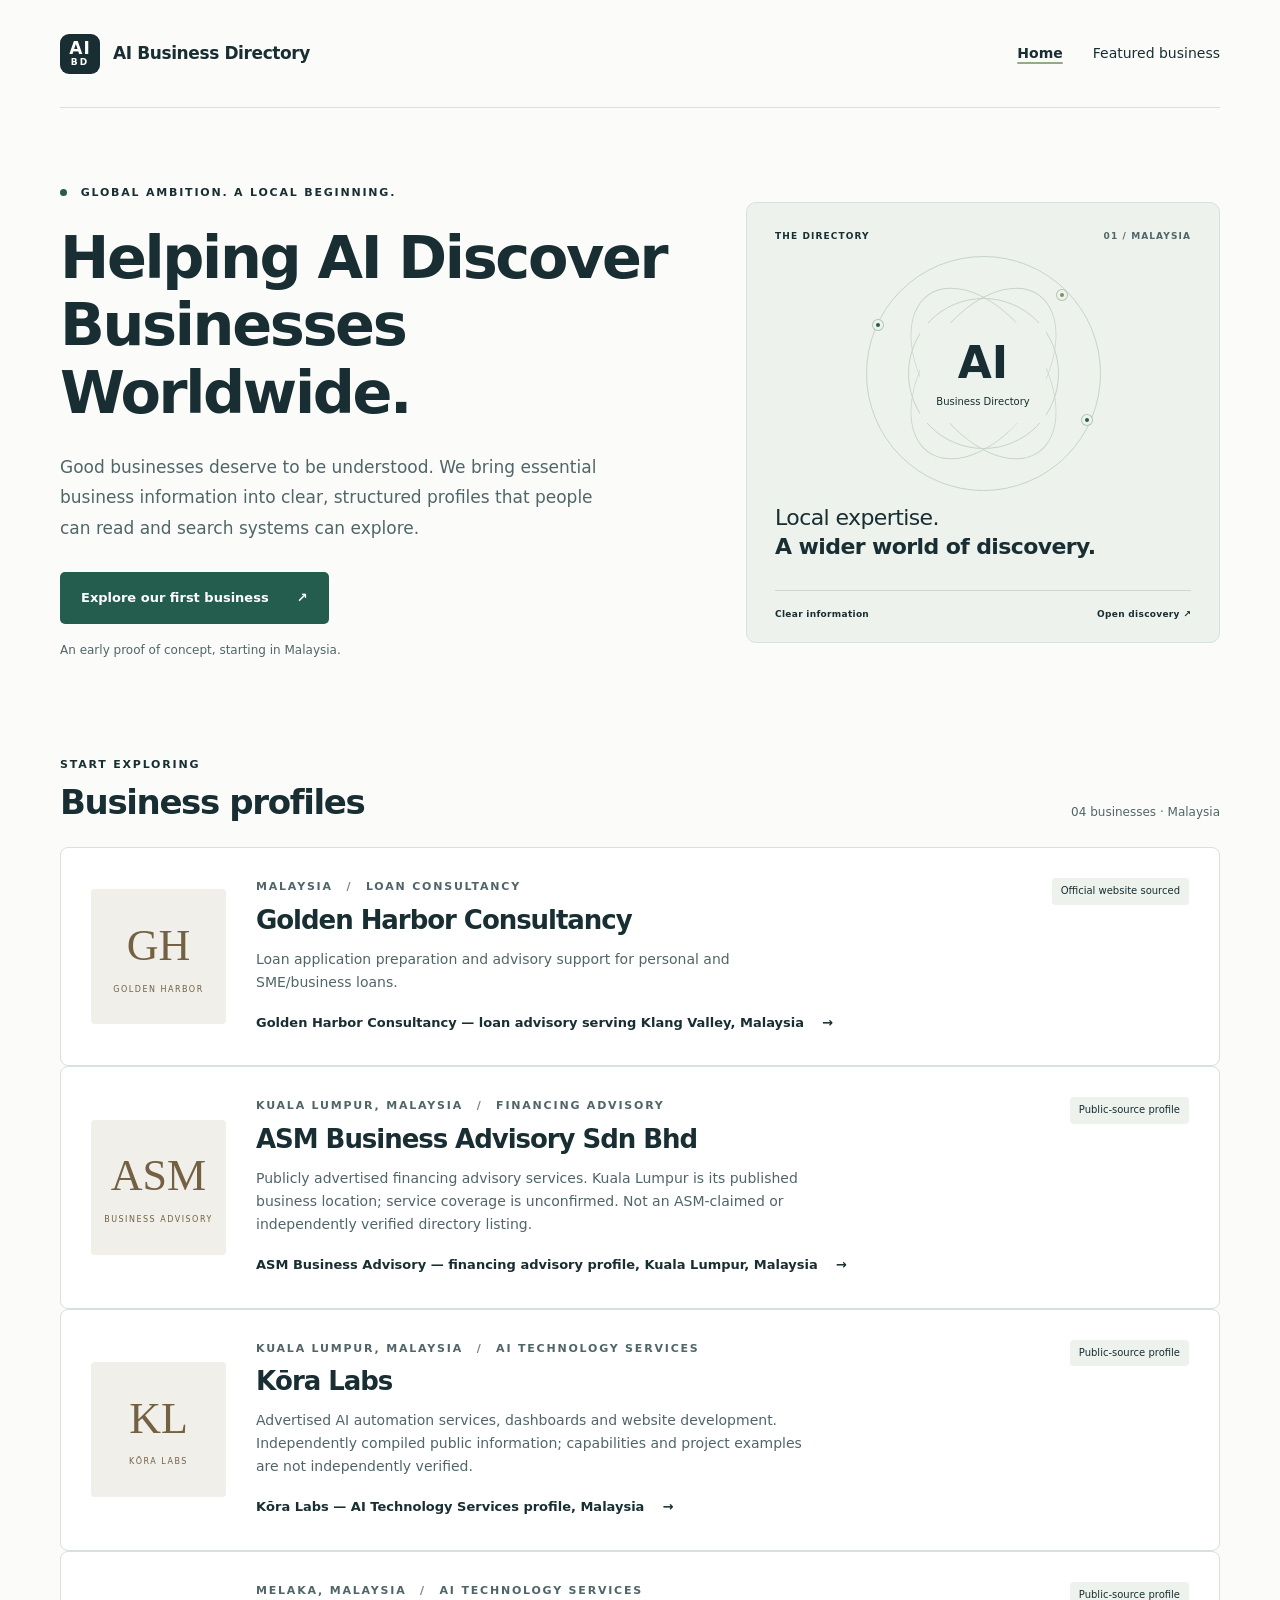
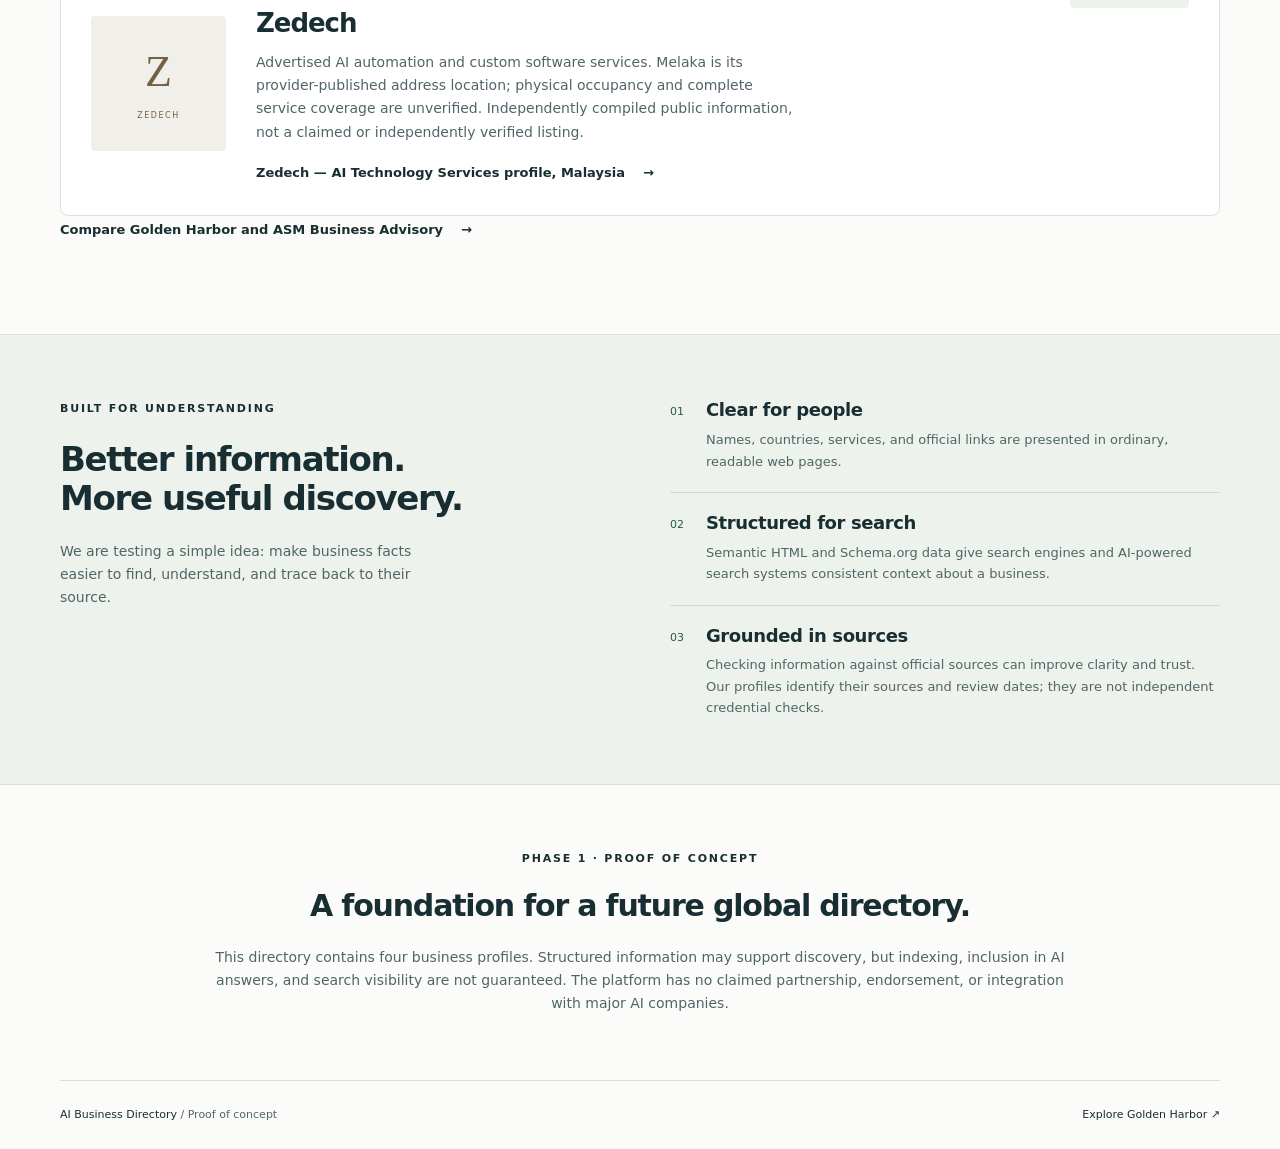
==== commit b1bf6535: "Add Zedech AI services business profile" ====
--- a/index.html
+++ b/index.html
@@ -42,7 +42,7 @@
       </aside>
     </section>
     <section class="section wrap" aria-labelledby="featured-title">
-      <div class="section-heading"><div><p class="eyebrow">Start exploring</p><h2 id="featured-title">Business profiles</h2></div><span class="small muted">03 businesses · Malaysia</span></div>
+      <div class="section-heading"><div><p class="eyebrow">Start exploring</p><h2 id="featured-title">Business profiles</h2></div><span class="small muted">04 businesses · Malaysia</span></div>
       <article class="business-card">
         <div class="business-monogram" aria-hidden="true">GH<span>GOLDEN HARBOR</span></div>
         <div class="business-summary"><p class="eyebrow">Malaysia <span class="divider">/</span> Loan Consultancy</p><h3><a href="businesses/golden-harbor.html">Golden Harbor Consultancy</a></h3><p>Loan application preparation and advisory support for personal and SME/business loans.</p><a class="text-link" href="businesses/golden-harbor.html">Golden Harbor Consultancy — loan advisory serving Klang Valley, Malaysia <span aria-hidden="true">→</span></a></div>
@@ -58,10 +58,15 @@
         <div class="business-summary"><p class="eyebrow">Kuala Lumpur, Malaysia <span class="divider">/</span> AI Technology Services</p><h3><a href="businesses/kora-labs.html">Kōra Labs</a></h3><p>Advertised AI automation services, dashboards and website development. Independently compiled public information; capabilities and project examples are not independently verified.</p><a class="text-link" href="businesses/kora-labs.html">Kōra Labs — AI Technology Services profile, Malaysia <span aria-hidden="true">→</span></a></div>
         <span class="source-label">Public-source profile</span>
       </article>
+      <article class="business-card">
+        <div class="business-monogram" aria-hidden="true">Z<span>ZEDECH</span></div>
+        <div class="business-summary"><p class="eyebrow">Melaka, Malaysia <span class="divider">/</span> AI Technology Services</p><h3><a href="businesses/zedech.html">Zedech</a></h3><p>Advertised AI automation and custom software services. Melaka is its provider-published address location; physical occupancy and complete service coverage are unverified. Independently compiled public information, not a claimed or independently verified listing.</p><a class="text-link" href="businesses/zedech.html">Zedech — AI Technology Services profile, Malaysia <span aria-hidden="true">→</span></a></div>
+        <span class="source-label">Public-source profile</span>
+      </article>
       <p><a class="text-link" href="comparisons/golden-harbor-vs-asm.html">Compare Golden Harbor and ASM Business Advisory <span aria-hidden="true">→</span></a></p>
     </section>
     <section class="purpose-section" aria-labelledby="purpose-title"><div class="wrap purpose-grid"><div><p class="eyebrow">Built for understanding</p><h2 id="purpose-title">Better information.<br>More useful discovery.</h2><p>We are testing a simple idea: make business facts easier to find, understand, and trace back to their source.</p></div><div class="principles"><article><span class="step">01</span><div><h3>Clear for people</h3><p>Names, countries, services, and official links are presented in ordinary, readable web pages.</p></div></article><article><span class="step">02</span><div><h3>Structured for search</h3><p>Semantic HTML and Schema.org data give search engines and AI-powered search systems consistent context about a business.</p></div></article><article><span class="step">03</span><div><h3>Grounded in sources</h3><p>Checking information against official sources can improve clarity and trust. Our profiles identify their sources and review dates; they are not independent credential checks.</p></div></article></div></div></section>
-    <section class="wrap closing-note" aria-labelledby="phase-title"><p class="eyebrow">Phase 1 · Proof of concept</p><h2 id="phase-title">A foundation for a future global directory.</h2><p>This directory contains three business profiles. Structured information may support discovery, but indexing, inclusion in AI answers, and search visibility are not guaranteed. The platform has no claimed partnership, endorsement, or integration with major AI companies.</p></section>
+    <section class="wrap closing-note" aria-labelledby="phase-title"><p class="eyebrow">Phase 1 · Proof of concept</p><h2 id="phase-title">A foundation for a future global directory.</h2><p>This directory contains four business profiles. Structured information may support discovery, but indexing, inclusion in AI answers, and search visibility are not guaranteed. The platform has no claimed partnership, endorsement, or integration with major AI companies.</p></section>
   </main>
   <footer class="site-footer wrap"><span>AI Business Directory <span class="muted">/ Proof of concept</span></span><a href="businesses/golden-harbor.html">Explore Golden Harbor <span aria-hidden="true">↗</span></a></footer>
 </body>
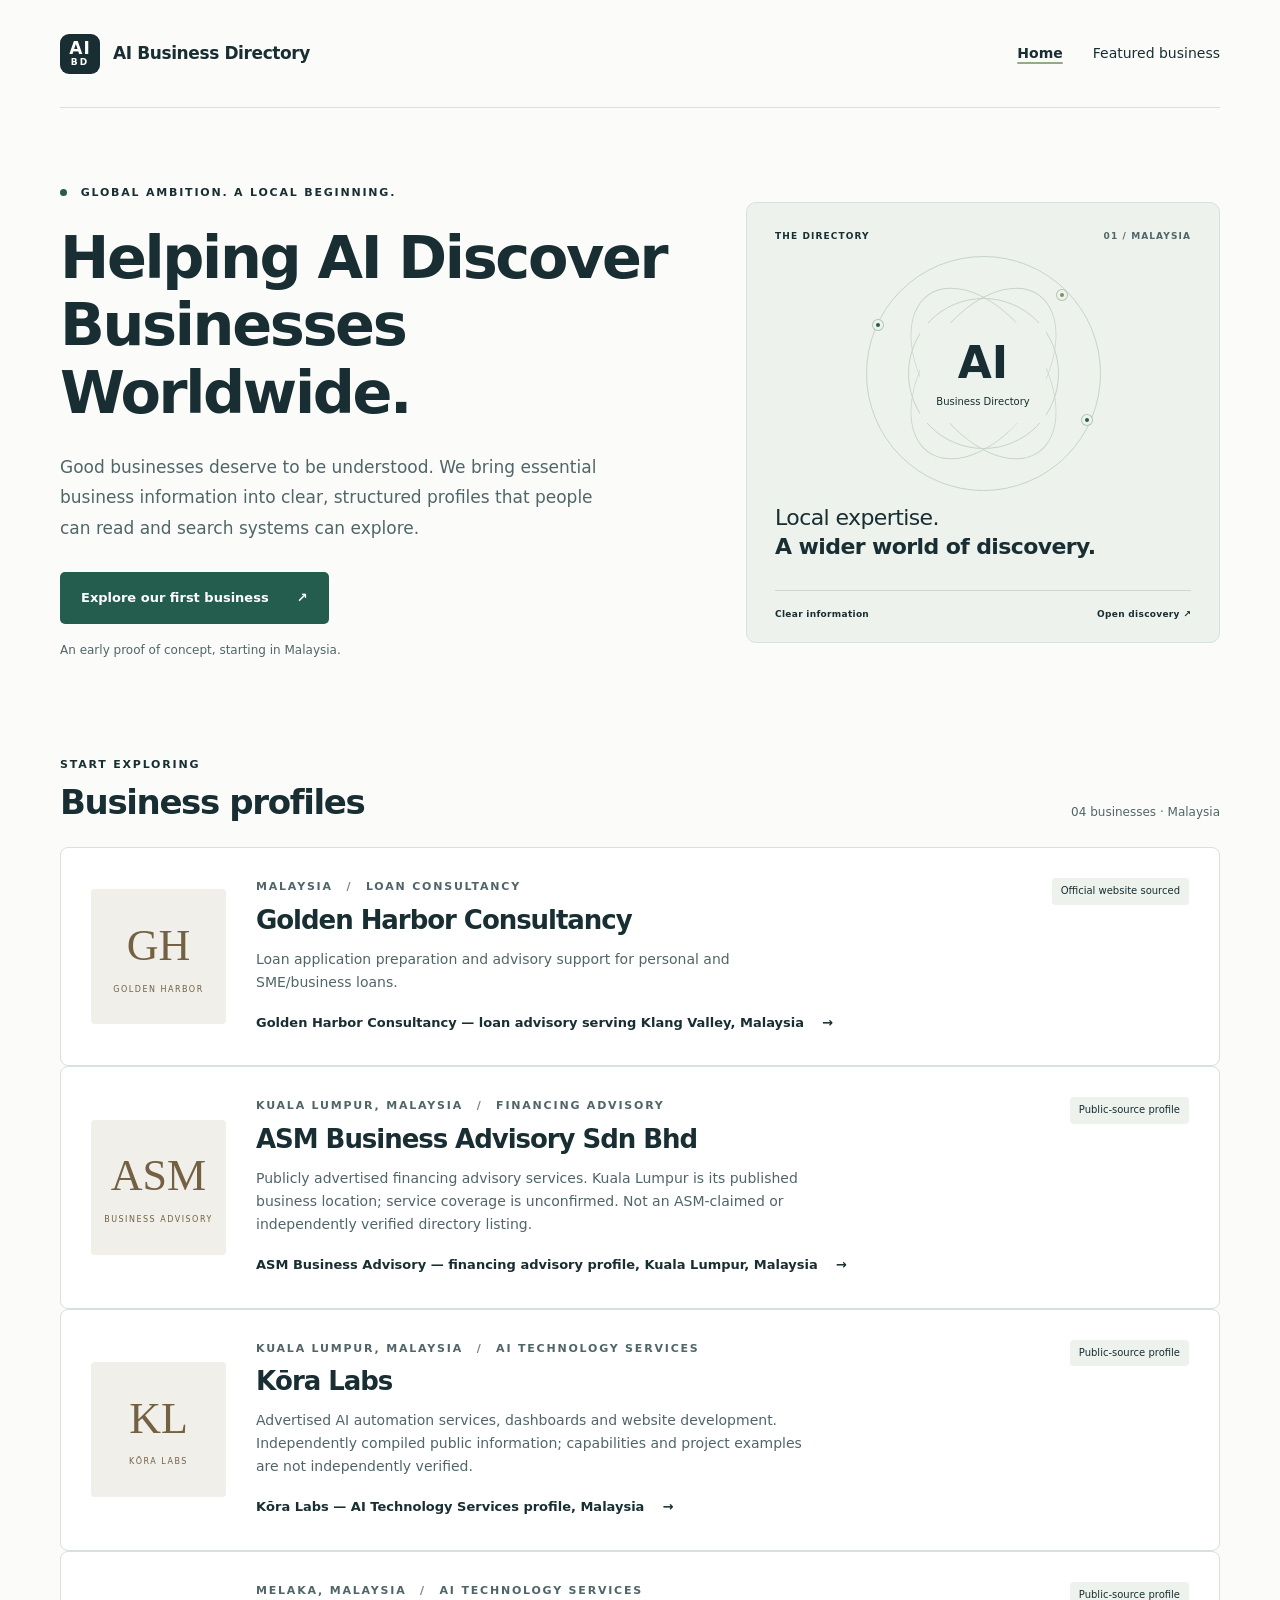
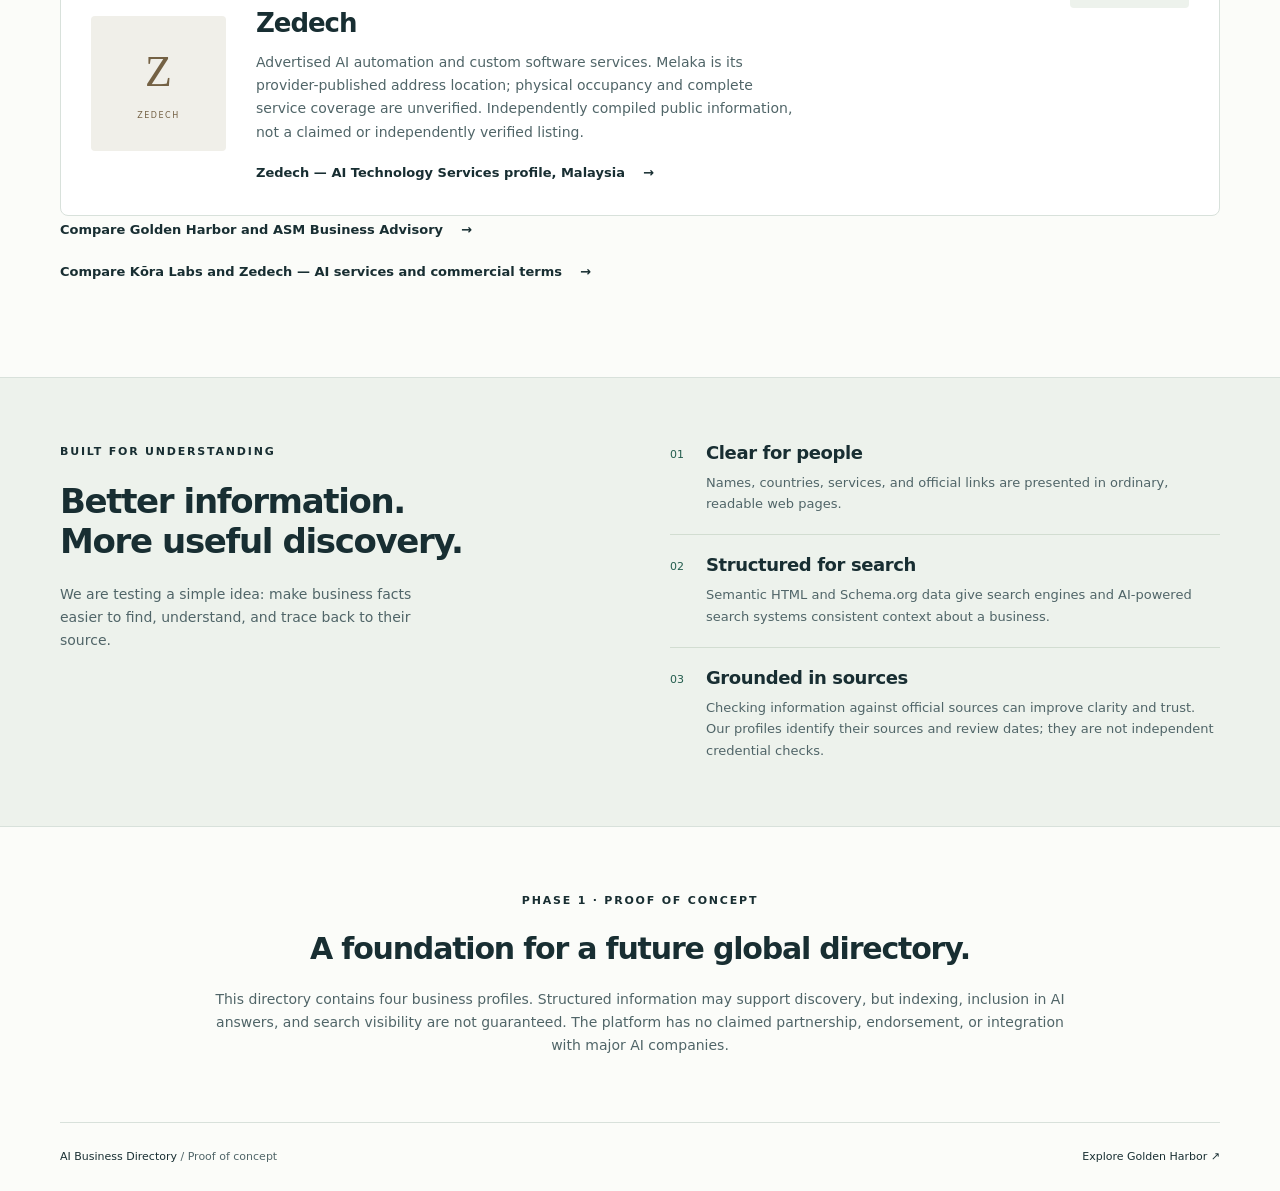
==== commit 8fe9dd13: "Add evidence-based Kora Labs and Zedech comparison" ====
--- a/index.html
+++ b/index.html
@@ -64,6 +64,7 @@
         <span class="source-label">Public-source profile</span>
       </article>
       <p><a class="text-link" href="comparisons/golden-harbor-vs-asm.html">Compare Golden Harbor and ASM Business Advisory <span aria-hidden="true">→</span></a></p>
+      <p><a class="text-link" href="comparisons/kora-labs-vs-zedech.html">Compare Kōra Labs and Zedech — AI services and commercial terms <span aria-hidden="true">→</span></a></p>
     </section>
     <section class="purpose-section" aria-labelledby="purpose-title"><div class="wrap purpose-grid"><div><p class="eyebrow">Built for understanding</p><h2 id="purpose-title">Better information.<br>More useful discovery.</h2><p>We are testing a simple idea: make business facts easier to find, understand, and trace back to their source.</p></div><div class="principles"><article><span class="step">01</span><div><h3>Clear for people</h3><p>Names, countries, services, and official links are presented in ordinary, readable web pages.</p></div></article><article><span class="step">02</span><div><h3>Structured for search</h3><p>Semantic HTML and Schema.org data give search engines and AI-powered search systems consistent context about a business.</p></div></article><article><span class="step">03</span><div><h3>Grounded in sources</h3><p>Checking information against official sources can improve clarity and trust. Our profiles identify their sources and review dates; they are not independent credential checks.</p></div></article></div></div></section>
     <section class="wrap closing-note" aria-labelledby="phase-title"><p class="eyebrow">Phase 1 · Proof of concept</p><h2 id="phase-title">A foundation for a future global directory.</h2><p>This directory contains four business profiles. Structured information may support discovery, but indexing, inclusion in AI answers, and search visibility are not guaranteed. The platform has no claimed partnership, endorsement, or integration with major AI companies.</p></section>
